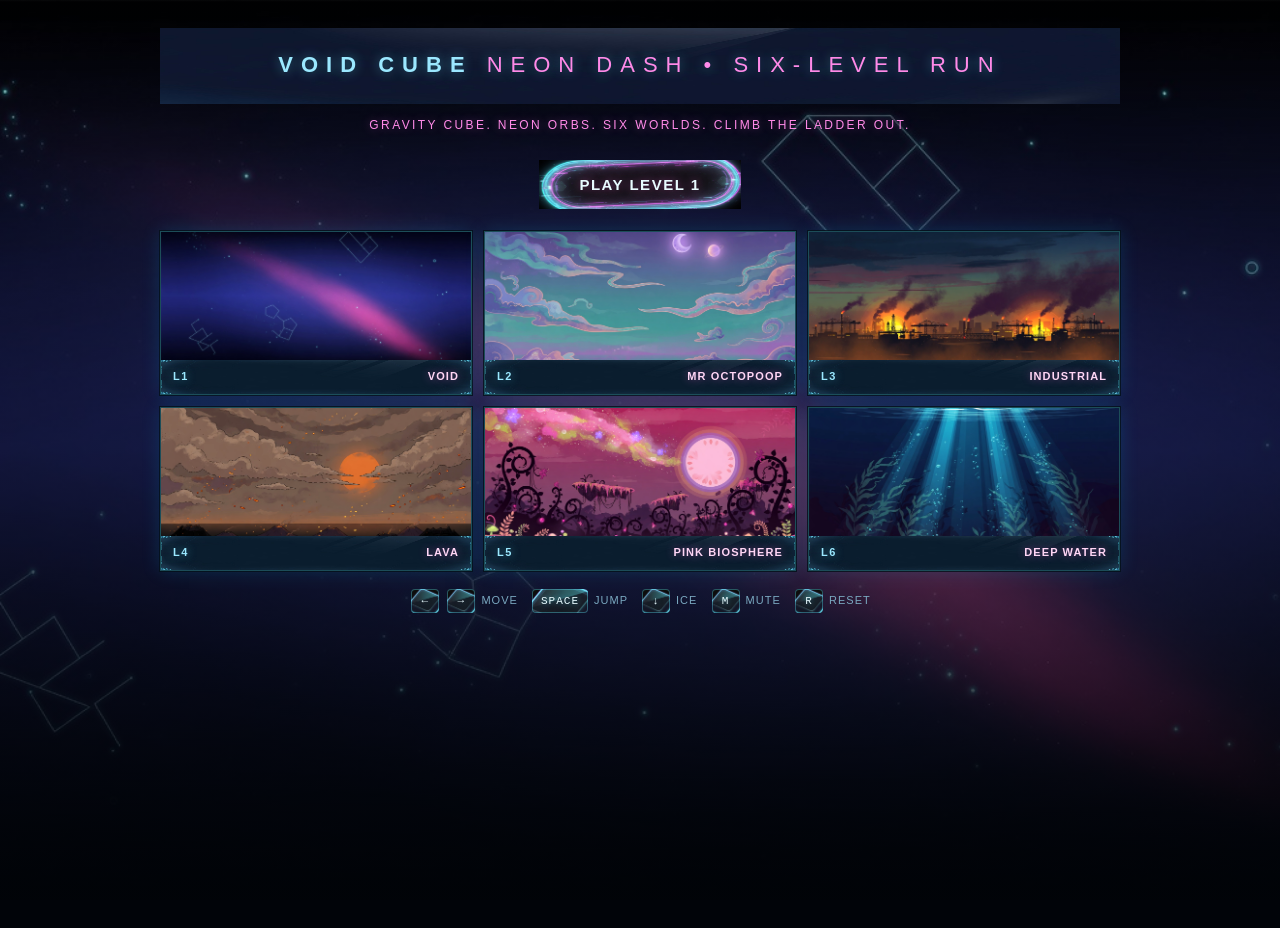
==== index.html @ c47b7cf7 "Initial commit of Void Cube / Neon Dash. Standalone six-level HTML5 canvas game with a Void Cube hub" ====
<!DOCTYPE html>
<html lang="en">
<head>
  <meta charset="UTF-8">
  <meta name="viewport" content="width=device-width, initial-scale=1.0">
  <title>Void Cube</title>
  <link rel="stylesheet" href="assets/neon/chrome.css">
  <style>
    body {
      min-height: 100vh;
      background:
        linear-gradient(180deg, rgba(1, 4, 9, 0.22) 0%, rgba(1, 4, 9, 0.55) 48%, rgba(1, 4, 9, 0.88) 100%),
        url("assets/neon/sky-void.jpg") center top / cover no-repeat fixed,
        #010409;
    }

    .hub-header.header {
      justify-content: center;
      margin-top: 28px;
    }

    .hub-header .page-title {
      font-size: 22px;
      letter-spacing: 8px;
    }

    .hub-lede {
      max-width: 960px;
      margin: 14px auto 0;
      text-align: center;
      font-size: 12px;
      letter-spacing: 2.4px;
      text-transform: uppercase;
      color: #ff8ae8;
      text-shadow: 0 0 10px rgba(255, 106, 224, 0.4);
    }

    .hub-cta {
      text-align: center;
      margin: 28px auto 8px;
    }

    .worlds {
      max-width: 960px;
      margin: 22px auto 0;
      display: grid;
      grid-template-columns: repeat(3, 1fr);
      gap: 12px;
    }

    .world {
      position: relative;
      display: block;
      min-height: 128px;
      overflow: hidden;
      text-decoration: none;
      color: #e8fbff;
      border: 1px solid rgba(92, 232, 255, 0.28);
      box-shadow: 0 0 0 1px rgba(4, 16, 24, 0.8), 0 0 18px rgba(0, 190, 255, 0.16);
      background: #041018;
    }

    .world img {
      display: block;
      width: 100%;
      height: 128px;
      object-fit: cover;
      filter: saturate(1.05) contrast(1.05);
    }

    .world-plate {
      display: flex;
      align-items: baseline;
      justify-content: space-between;
      gap: 8px;
      padding: 10px 12px 12px;
      background-color: #041018;
      background-image: url("assets/neon/ui-btn.jpg");
      background-position: center;
      background-repeat: no-repeat;
      background-size: 140% 220%;
    }

    .world-id {
      font-size: 11px;
      font-weight: 700;
      letter-spacing: 1.6px;
      text-transform: uppercase;
      color: #9be8ff;
      text-shadow: 0 0 8px rgba(92, 232, 255, 0.5);
    }

    .world-name {
      font-size: 11px;
      font-weight: 700;
      letter-spacing: 1.1px;
      text-transform: uppercase;
      color: #ffd6f5;
      text-shadow: 0 0 8px rgba(255, 106, 224, 0.45);
    }

    .world:hover {
      border-color: rgba(255, 106, 224, 0.55);
      box-shadow: 0 0 22px rgba(255, 106, 224, 0.22);
    }

    .world:hover img {
      filter: brightness(1.12) saturate(1.15);
    }

    .hub-note {
      margin-top: 18px;
    }

    @media (max-width: 720px) {
      .worlds { grid-template-columns: 1fr 1fr; }
      .hub-header .page-title { font-size: 16px; letter-spacing: 4px; }
    }

    @media (max-width: 460px) {
      .worlds { grid-template-columns: 1fr; }
    }
  </style>
</head>
<body>
  <div class="header hub-header">
    <div class="page-title">VOID CUBE <span>NEON DASH • SIX-LEVEL RUN</span></div>
  </div>

  <p class="hub-lede">Gravity cube. Neon orbs. Six worlds. Climb the ladder out.</p>

  <div class="hub-cta">
    <a class="chrome-cta" href="void-cube.html">PLAY LEVEL 1</a>
  </div>

  <nav class="worlds" aria-label="Level select">
    <a class="world" href="void-cube.html">
      <img src="assets/neon/sky-void.jpg" alt="">
      <span class="world-plate"><span class="world-id">L1</span><span class="world-name">Void</span></span>
    </a>
    <a class="world" href="level2.html">
      <img src="assets/neon/sky-octo.jpg" alt="">
      <span class="world-plate"><span class="world-id">L2</span><span class="world-name">Mr Octopoop</span></span>
    </a>
    <a class="world" href="Level3.html">
      <img src="assets/neon/sky-industrial.jpg" alt="">
      <span class="world-plate"><span class="world-id">L3</span><span class="world-name">Industrial</span></span>
    </a>
    <a class="world" href="Level4.html">
      <img src="assets/neon/sky-lava.jpg" alt="">
      <span class="world-plate"><span class="world-id">L4</span><span class="world-name">Lava</span></span>
    </a>
    <a class="world" href="Leve5.html">
      <img src="assets/neon/sky-pink.jpg" alt="">
      <span class="world-plate"><span class="world-id">L5</span><span class="world-name">Pink biosphere</span></span>
    </a>
    <a class="world" href="Level6.html">
      <img src="assets/neon/sky-water.jpg" alt="">
      <span class="world-plate"><span class="world-id">L6</span><span class="world-name">Deep water</span></span>
    </a>
  </nav>

  <div class="info hub-note">
    <kbd>&larr;</kbd> <kbd>&rarr;</kbd> MOVE &nbsp; <kbd>SPACE</kbd> JUMP &nbsp; <kbd>&darr;</kbd> ICE &nbsp; <kbd>M</kbd> MUTE &nbsp; <kbd>R</kbd> RESET
  </div>
</body>
</html>
---- assets/neon/chrome.css ----
/* Neon Dash page chrome — Imagine plates, HTML/CSS labels (no baked lettering). */

:root {
  --nd-cyan: #5ce8ff;
  --nd-pink: #ff6ae0;
  --nd-text: #d4f4ff;
  --nd-muted: #7aa8c0;
}

* { box-sizing: border-box; margin: 0; padding: 0; }

body {
  background:
    radial-gradient(ellipse at 50% -10%, #0c2238 0%, #03070d 52%, #010409 100%);
  color: var(--nd-text);
  font-family: "Segoe UI", "Arial", "Helvetica Neue", sans-serif;
  min-height: 100vh;
  overflow-x: hidden;
  padding-bottom: 32px;
}

.header {
  max-width: 960px;
  margin: 16px auto 10px;
  padding: 14px 18px 16px;
  display: flex;
  align-items: center;
  gap: 14px;
  min-height: 76px;
  background-color: #041018;
  background-image: url("ui-header.jpg");
  background-position: center;
  background-repeat: no-repeat;
  background-size: 148% 250%;
}

.back-link {
  color: #c8f7ff;
  text-decoration: none;
  font-size: 11px;
  letter-spacing: 1.4px;
  padding: 11px 16px;
  white-space: nowrap;
  background-color: transparent;
  background-image: url("ui-btn.jpg");
  background-position: center;
  background-repeat: no-repeat;
  background-size: 135% 195%;
  text-shadow: 0 0 8px rgba(92, 232, 255, 0.55);
  border: 0;
}

.back-link:hover {
  background-image: url("ui-btn-hover.jpg");
  color: #ffffff;
}

.back-link:active {
  background-image: url("ui-btn-pressed.jpg");
}

.page-title {
  flex: 1;
  text-align: center;
  font-size: 13px;
  letter-spacing: 3.5px;
  color: #9be8ff;
  font-weight: 700;
  text-transform: uppercase;
  text-shadow: 0 0 12px rgba(92, 232, 255, 0.45);
}

.page-title span {
  color: #ff8ae8;
  font-weight: 400;
}

.game-stage {
  position: relative;
  width: max-content;
  max-width: 100%;
  margin: 0 auto;
  padding: 0;
}

.game-stage::before,
.game-stage::after {
  content: "";
  position: absolute;
  width: 96px;
  height: 64px;
  pointer-events: none;
  background-image: url("ui-frame.jpg");
  background-repeat: no-repeat;
  background-size: 220%;
  background-position: top right;
  mix-blend-mode: screen;
  opacity: 0.88;
  z-index: 2;
}

.game-stage::before {
  top: -6px;
  right: -6px;
}

.game-stage::after {
  bottom: -6px;
  left: -6px;
  transform: rotate(180deg);
}

canvas#game {
  display: block;
  margin: 0 auto;
  border: 1px solid #1a5574;
  box-shadow:
    0 0 0 1px rgba(92, 232, 255, 0.25),
    0 0 28px rgba(0, 190, 255, 0.28);
  background: #000;
  image-rendering: pixelated;
}

.level-nav {
  max-width: 960px;
  margin: 10px auto 0;
  padding: 20px 22px 18px;
  display: flex;
  flex-wrap: wrap;
  justify-content: center;
  gap: 8px 6px;
  background-color: #041018;
  background-image: url("ui-nav.jpg");
  background-position: center;
  background-repeat: no-repeat;
  background-size: 122% 230%;
}

.level-nav-link {
  display: inline-flex;
  align-items: center;
  justify-content: center;
  min-width: 118px;
  height: 42px;
  padding: 0 12px;
  color: #c8f4ff;
  text-decoration: none;
  font-size: 11px;
  font-weight: 700;
  letter-spacing: 1.15px;
  text-transform: uppercase;
  background-image: url("ui-btn.jpg");
  background-position: center;
  background-repeat: no-repeat;
  background-size: 140% 210%;
  text-shadow: 0 0 8px rgba(92, 232, 255, 0.45);
}

.level-nav-link:hover {
  background-image: url("ui-btn-hover.jpg");
  color: #ffffff;
}

.level-nav-link:active {
  background-image: url("ui-btn-pressed.jpg");
}

.level-nav-link.is-current {
  color: #ffd6f5;
  background-image: url("ui-btn-hover.jpg");
  text-shadow: 0 0 10px rgba(255, 106, 224, 0.65);
}

.info {
  max-width: 960px;
  margin: 12px auto 8px;
  text-align: center;
  font-size: 11px;
  color: var(--nd-muted);
  letter-spacing: 1px;
}

.info kbd {
  font-family: "Consolas", monospace;
  display: inline-block;
  min-width: 28px;
  padding: 5px 8px;
  margin: 0 2px;
  color: #e8fbff;
  background-color: #061018;
  background-image: url("ui-key.jpg");
  background-position: center 42%;
  background-repeat: no-repeat;
  background-size: 240%;
  border: 1px solid rgba(92, 232, 255, 0.35);
  border-radius: 4px;
  text-shadow: 0 0 6px rgba(92, 232, 255, 0.65);
}

.chrome-complete {
  text-align: center;
  margin-top: 10px;
}

a.chrome-cta,
#level2-link,
#next-level-link,
#level3-link {
  display: inline-block;
  color: #e8fbff;
  text-decoration: none;
  font-size: 15px;
  font-weight: 600;
  letter-spacing: 1.5px;
  padding: 16px 40px;
  border: 0;
  border-radius: 0;
  background-color: transparent;
  background-image: url("ui-cta.jpg");
  background-position: center;
  background-repeat: no-repeat;
  background-size: 135% 210%;
  text-shadow: 0 0 10px rgba(255, 106, 224, 0.5);
  transition: filter 0.12s ease, color 0.12s ease;
}

a.chrome-cta:hover,
#level2-link:hover,
#next-level-link:hover,
#level3-link:hover {
  filter: brightness(1.18);
  color: #ffffff;
}
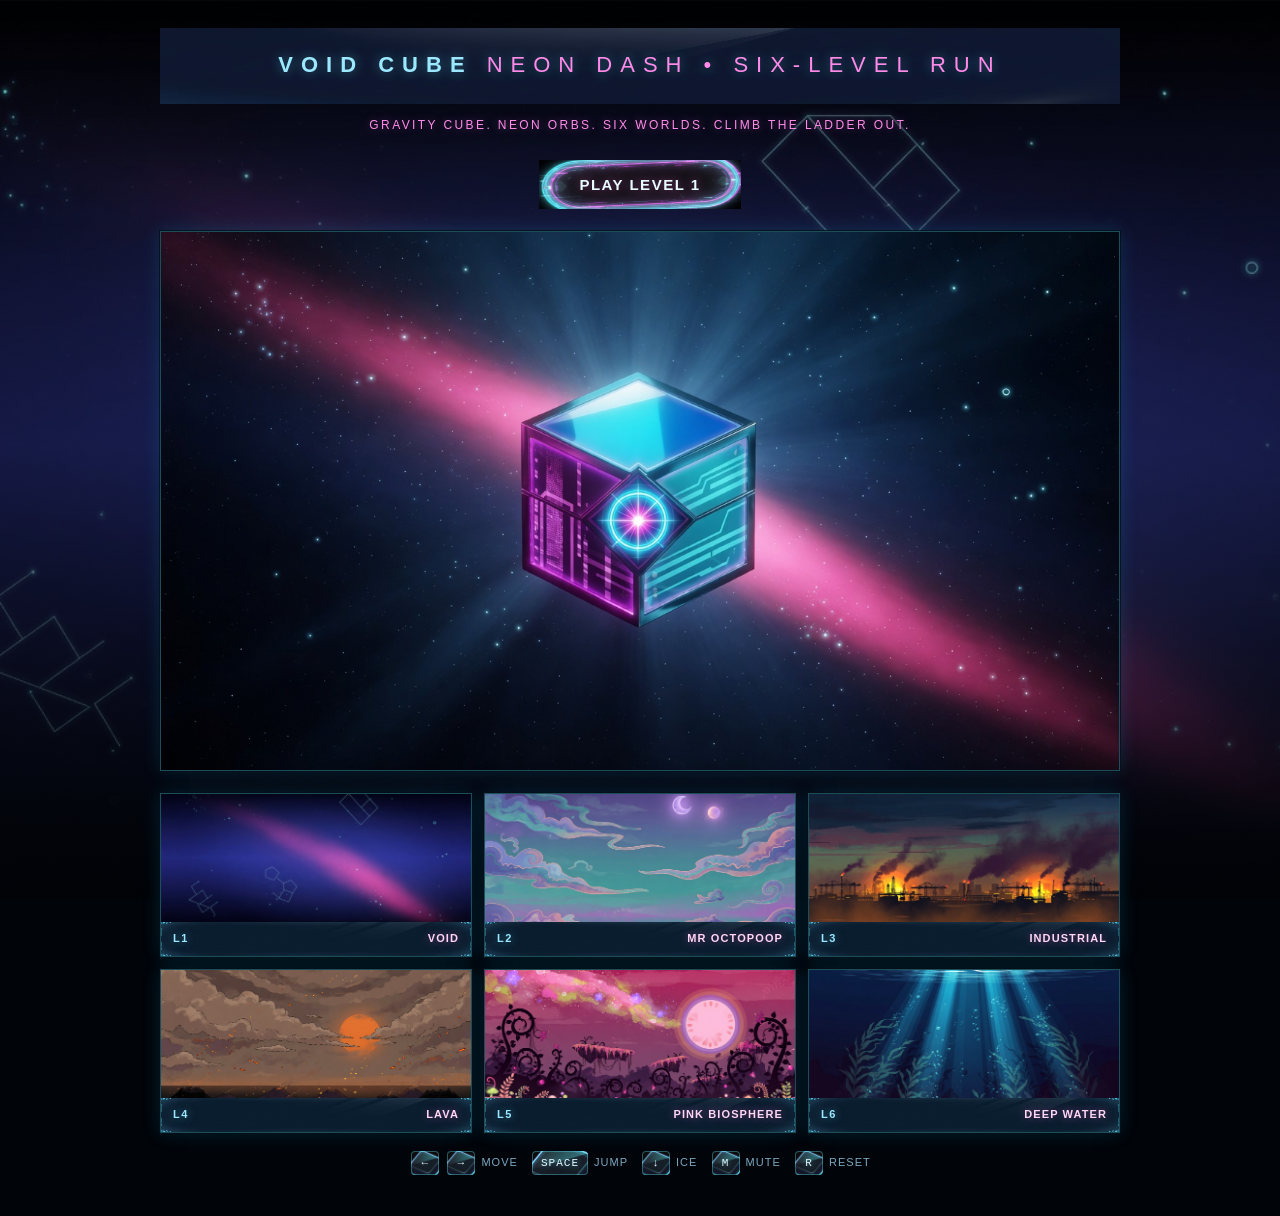
==== commit 906d05d0: "Add hub cutscene and looping beds for levels 1-2. Quiet WAV backgrounds on L1 and L2 start on the fi" ====
--- a/index.html
+++ b/index.html
@@ -38,6 +38,23 @@
     .hub-cta {
       text-align: center;
       margin: 28px auto 8px;
+    }
+
+    .hub-cutscene {
+      max-width: 960px;
+      margin: 22px auto 0;
+      overflow: hidden;
+      aspect-ratio: 16 / 9;
+      border: 1px solid rgba(92, 232, 255, 0.28);
+      box-shadow: 0 0 0 1px rgba(4, 16, 24, 0.8), 0 0 18px rgba(0, 190, 255, 0.16);
+      background: #041018;
+    }
+
+    .hub-cutscene video {
+      display: block;
+      width: 100%;
+      height: 100%;
+      object-fit: cover;
     }
 
     .worlds {
@@ -133,6 +150,19 @@
     <a class="chrome-cta" href="void-cube.html">PLAY LEVEL 1</a>
   </div>
 
+  <div class="hub-cutscene">
+    <video
+      src="assets/video/hub-cutscene.mp4"
+      poster="assets/video/hub-cutscene-poster.jpg"
+      autoplay
+      muted
+      loop
+      playsinline
+      preload="auto"
+      aria-label="Void Cube cinematic: the glowing cube battles pyramid gunships in deep space"
+    ></video>
+  </div>
+
   <nav class="worlds" aria-label="Level select">
     <a class="world" href="void-cube.html">
       <img src="assets/neon/sky-void.jpg" alt="">
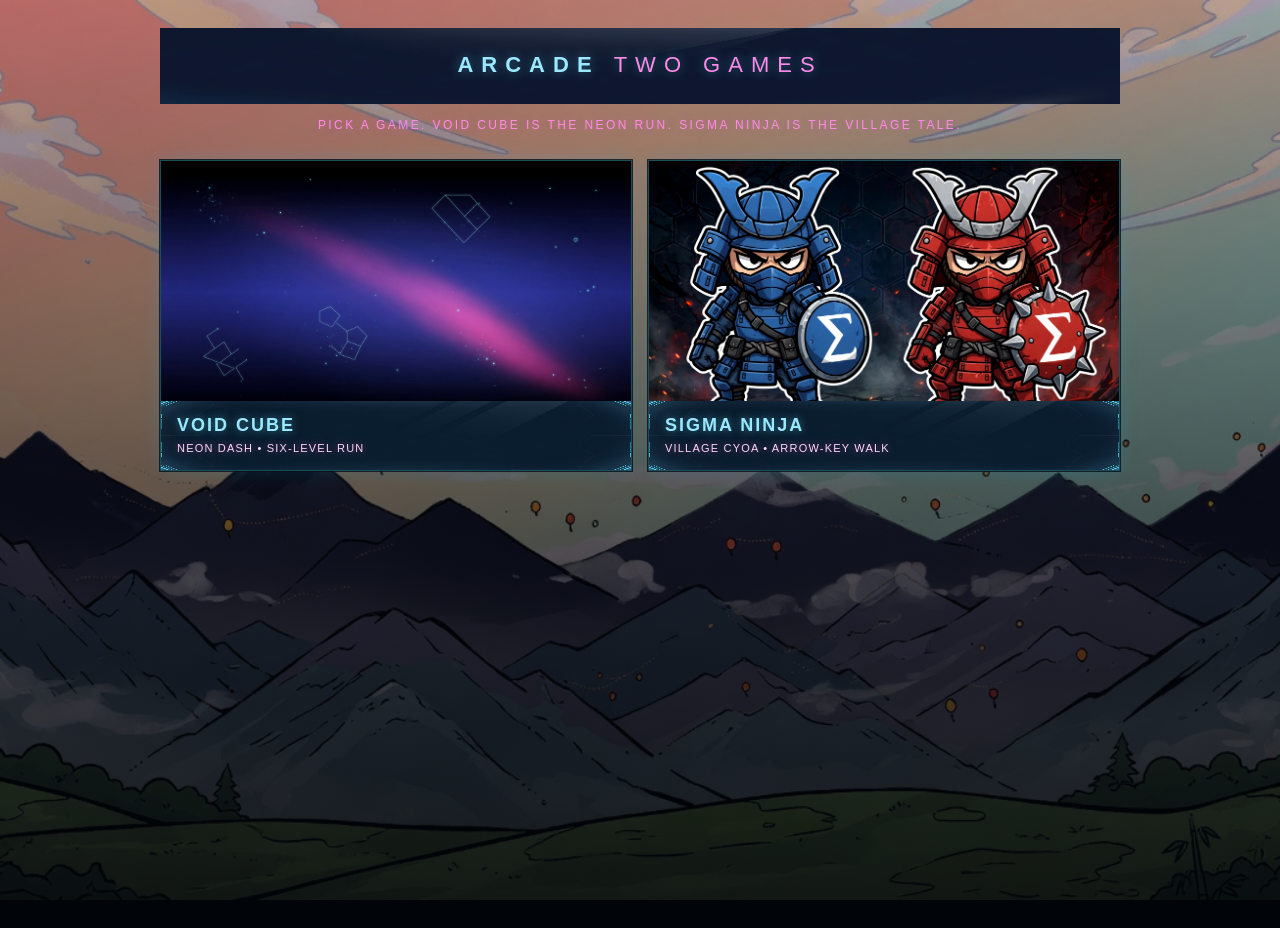
==== commit 14aa3f0e: "Add a root picker for Void Cube and Sigma Ninja. The live site was still serving the old Void Cube h" ====
--- a/index.html
+++ b/index.html
@@ -3,14 +3,14 @@
 <head>
   <meta charset="UTF-8">
   <meta name="viewport" content="width=device-width, initial-scale=1.0">
-  <title>Void Cube</title>
+  <title>Choose a game</title>
   <link rel="stylesheet" href="assets/neon/chrome.css">
   <style>
     body {
       min-height: 100vh;
       background:
         linear-gradient(180deg, rgba(1, 4, 9, 0.22) 0%, rgba(1, 4, 9, 0.55) 48%, rgba(1, 4, 9, 0.88) 100%),
-        url("assets/neon/sky-void.jpg") center top / cover no-repeat fixed,
+        url("assets/sigma-ninja/sky.jpg") center top / cover no-repeat fixed,
         #010409;
     }
 
@@ -35,40 +35,16 @@
       text-shadow: 0 0 10px rgba(255, 106, 224, 0.4);
     }
 
-    .hub-cta {
-      text-align: center;
-      margin: 28px auto 8px;
+    .game-picker {
+      max-width: 960px;
+      margin: 28px auto 0;
+      display: grid;
+      grid-template-columns: 1fr 1fr;
+      gap: 16px;
     }
 
-    .hub-cutscene {
-      max-width: 960px;
-      margin: 22px auto 0;
-      overflow: hidden;
-      aspect-ratio: 16 / 9;
-      border: 1px solid rgba(92, 232, 255, 0.28);
-      box-shadow: 0 0 0 1px rgba(4, 16, 24, 0.8), 0 0 18px rgba(0, 190, 255, 0.16);
-      background: #041018;
-    }
-
-    .hub-cutscene video {
+    .game-card {
       display: block;
-      width: 100%;
-      height: 100%;
-      object-fit: cover;
-    }
-
-    .worlds {
-      max-width: 960px;
-      margin: 22px auto 0;
-      display: grid;
-      grid-template-columns: repeat(3, 1fr);
-      gap: 12px;
-    }
-
-    .world {
-      position: relative;
-      display: block;
-      min-height: 128px;
       overflow: hidden;
       text-decoration: none;
       color: #e8fbff;
@@ -77,20 +53,20 @@
       background: #041018;
     }
 
-    .world img {
+    .game-card img {
       display: block;
       width: 100%;
-      height: 128px;
+      height: 240px;
       object-fit: cover;
+      object-position: center top;
       filter: saturate(1.05) contrast(1.05);
     }
 
-    .world-plate {
+    .game-card-plate {
       display: flex;
-      align-items: baseline;
-      justify-content: space-between;
-      gap: 8px;
-      padding: 10px 12px 12px;
+      flex-direction: column;
+      gap: 6px;
+      padding: 14px 16px 16px;
       background-color: #041018;
       background-image: url("assets/neon/ui-btn.jpg");
       background-position: center;
@@ -98,100 +74,60 @@
       background-size: 140% 220%;
     }
 
-    .world-id {
-      font-size: 11px;
+    .game-card-name {
+      font-size: 18px;
       font-weight: 700;
-      letter-spacing: 1.6px;
+      letter-spacing: 2px;
       text-transform: uppercase;
       color: #9be8ff;
       text-shadow: 0 0 8px rgba(92, 232, 255, 0.5);
     }
 
-    .world-name {
+    .game-card-blurb {
       font-size: 11px;
-      font-weight: 700;
-      letter-spacing: 1.1px;
+      letter-spacing: 1.2px;
       text-transform: uppercase;
       color: #ffd6f5;
       text-shadow: 0 0 8px rgba(255, 106, 224, 0.45);
     }
 
-    .world:hover {
+    .game-card:hover {
       border-color: rgba(255, 106, 224, 0.55);
       box-shadow: 0 0 22px rgba(255, 106, 224, 0.22);
     }
 
-    .world:hover img {
+    .game-card:hover img {
       filter: brightness(1.12) saturate(1.15);
     }
 
-    .hub-note {
-      margin-top: 18px;
-    }
-
     @media (max-width: 720px) {
-      .worlds { grid-template-columns: 1fr 1fr; }
+      .game-picker { grid-template-columns: 1fr; }
       .hub-header .page-title { font-size: 16px; letter-spacing: 4px; }
-    }
-
-    @media (max-width: 460px) {
-      .worlds { grid-template-columns: 1fr; }
     }
   </style>
 </head>
 <body>
   <div class="header hub-header">
-    <div class="page-title">VOID CUBE <span>NEON DASH • SIX-LEVEL RUN</span></div>
+    <div class="page-title">ARCADE <span>TWO GAMES</span></div>
   </div>
 
-  <p class="hub-lede">Gravity cube. Neon orbs. Six worlds. Climb the ladder out.</p>
+  <p class="hub-lede">Pick a game. Void Cube is the neon run. Sigma Ninja is the village tale.</p>
 
-  <div class="hub-cta">
-    <a class="chrome-cta" href="void-cube.html">PLAY LEVEL 1</a>
-  </div>
-
-  <div class="hub-cutscene">
-    <video
-      src="assets/video/hub-cutscene.mp4"
-      poster="assets/video/hub-cutscene-poster.jpg"
-      autoplay
-      muted
-      loop
-      playsinline
-      preload="auto"
-      aria-label="Void Cube cinematic: the glowing cube battles pyramid gunships in deep space"
-    ></video>
-  </div>
-
-  <nav class="worlds" aria-label="Level select">
-    <a class="world" href="void-cube.html">
+  <nav class="game-picker" aria-label="Game select">
+    <a class="game-card" href="neon-worlds.html">
       <img src="assets/neon/sky-void.jpg" alt="">
-      <span class="world-plate"><span class="world-id">L1</span><span class="world-name">Void</span></span>
+      <span class="game-card-plate">
+        <span class="game-card-name">Void Cube</span>
+        <span class="game-card-blurb">Neon Dash • six-level run</span>
+      </span>
     </a>
-    <a class="world" href="level2.html">
-      <img src="assets/neon/sky-octo.jpg" alt="">
-      <span class="world-plate"><span class="world-id">L2</span><span class="world-name">Mr Octopoop</span></span>
-    </a>
-    <a class="world" href="Level3.html">
-      <img src="assets/neon/sky-industrial.jpg" alt="">
-      <span class="world-plate"><span class="world-id">L3</span><span class="world-name">Industrial</span></span>
-    </a>
-    <a class="world" href="Level4.html">
-      <img src="assets/neon/sky-lava.jpg" alt="">
-      <span class="world-plate"><span class="world-id">L4</span><span class="world-name">Lava</span></span>
-    </a>
-    <a class="world" href="Leve5.html">
-      <img src="assets/neon/sky-pink.jpg" alt="">
-      <span class="world-plate"><span class="world-id">L5</span><span class="world-name">Pink biosphere</span></span>
-    </a>
-    <a class="world" href="Level6.html">
-      <img src="assets/neon/sky-water.jpg" alt="">
-      <span class="world-plate"><span class="world-id">L6</span><span class="world-name">Deep water</span></span>
+    <a class="game-card" href="sigma-ninja.html">
+      <img src="assets/sigma-ninja/concept/IMG-20260913-WA8944.jpg" alt="">
+      <span class="game-card-plate">
+        <span class="game-card-name">Sigma Ninja</span>
+        <span class="game-card-blurb">Village CYOA • arrow-key walk</span>
+      </span>
     </a>
   </nav>
-
-  <div class="info hub-note">
-    <kbd>&larr;</kbd> <kbd>&rarr;</kbd> MOVE &nbsp; <kbd>SPACE</kbd> JUMP &nbsp; <kbd>&darr;</kbd> ICE &nbsp; <kbd>M</kbd> MUTE &nbsp; <kbd>R</kbd> RESET
-  </div>
 </body>
 </html>
